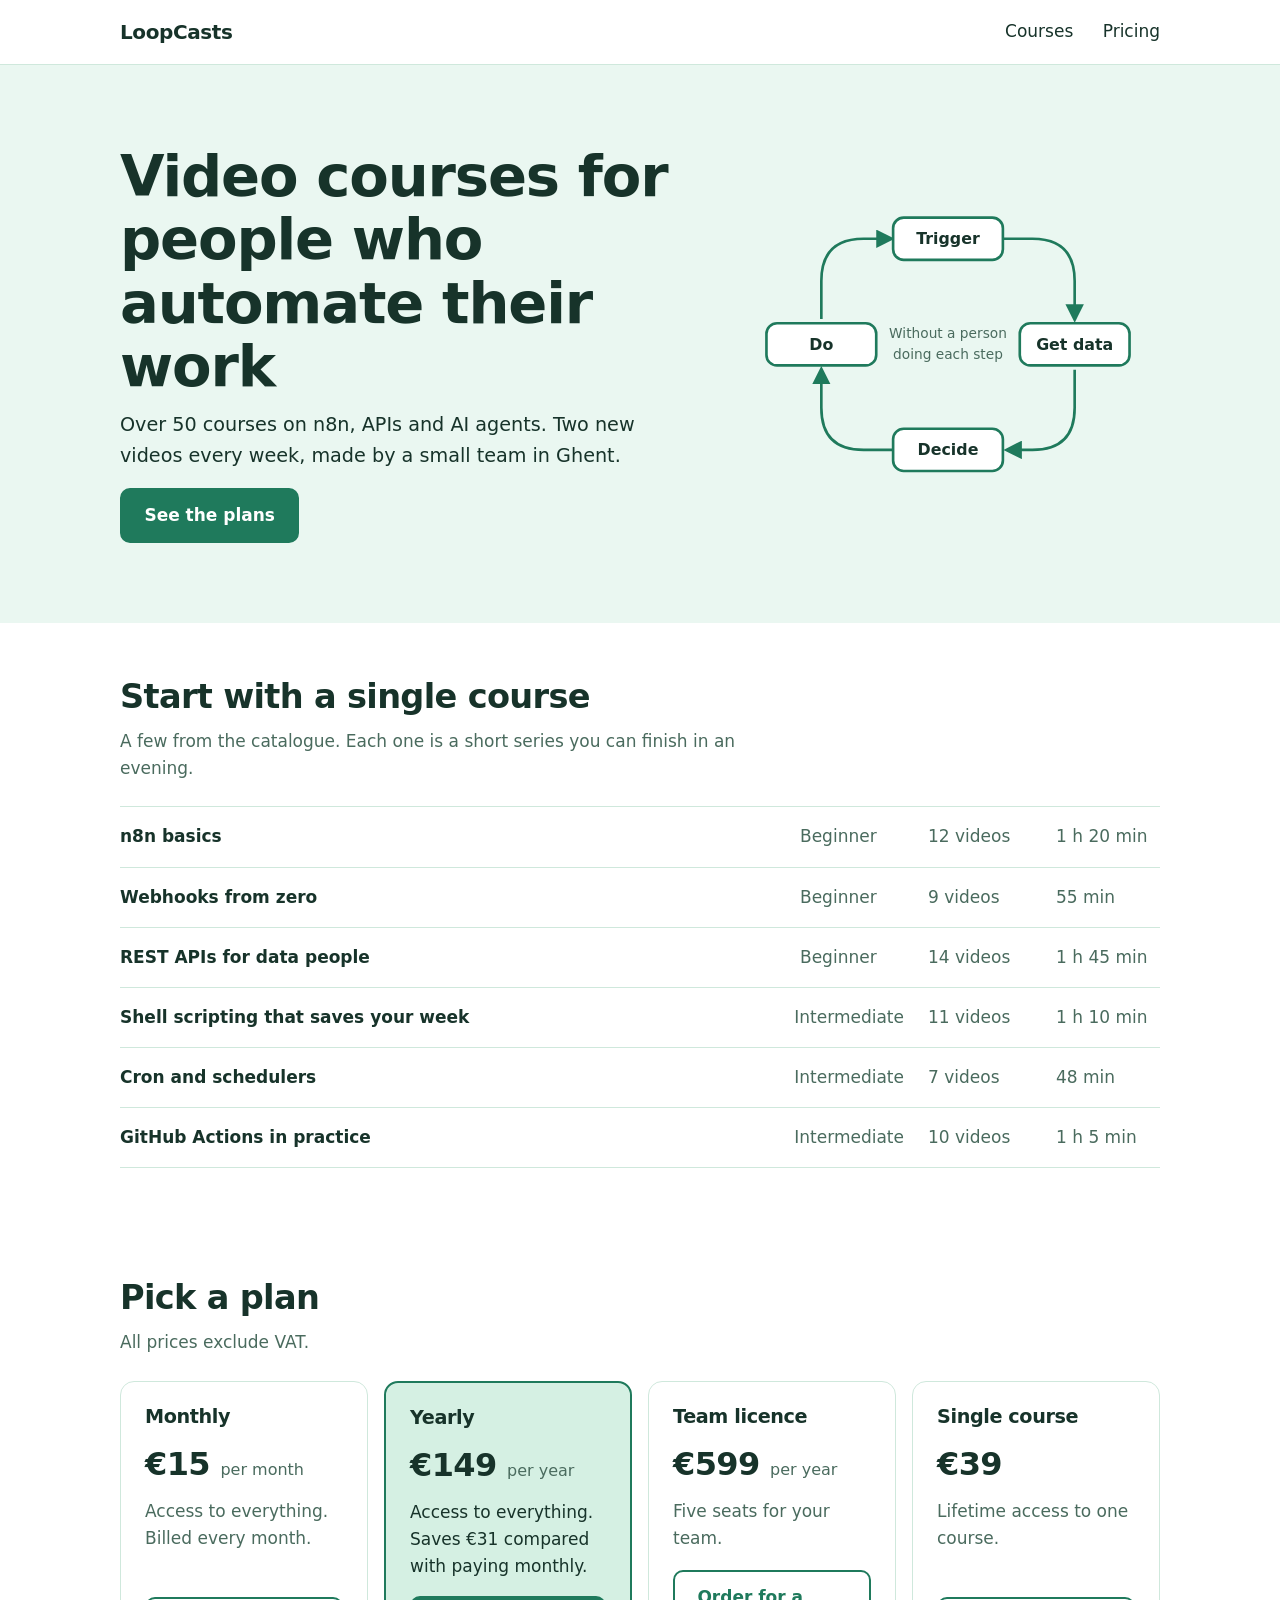
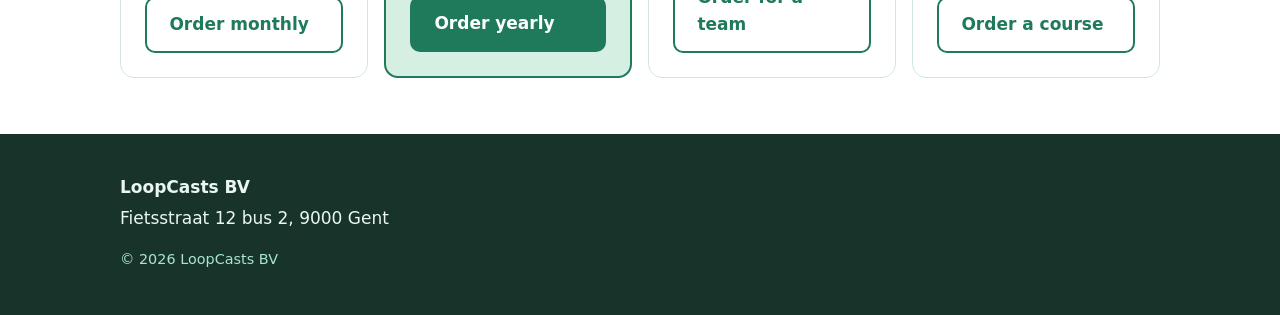
==== site/index.html @ 905c4093 "New site skeleton: home page and order form, DDEV config" ====
<!doctype html>
<html lang="en">
<head>
  <meta charset="utf-8">
  <meta name="viewport" content="width=device-width, initial-scale=1">
  <title>LoopCasts: video courses on workflow automation</title>
  <meta name="description" content="Video courses on n8n, APIs and AI agents. Two new videos every week.">
  <link rel="stylesheet" href="style.css">
</head>
<body>
  <a class="skip" href="#main">Skip to content</a>

  <header class="bar">
    <div class="wrap bar-inner">
      <a class="brand" href="index.html">LoopCasts</a>
      <nav aria-label="Main">
        <a href="#courses">Courses</a>
        <a href="#pricing">Pricing</a>
      </nav>
    </div>
  </header>

  <main id="main">
    <section class="hero">
      <div class="wrap hero-grid">
        <div>
          <h1>Video courses for people who automate their work</h1>
          <p class="lead">Over 50 courses on n8n, APIs and AI agents. Two new videos every week, made by a small team in Ghent.</p>
          <a class="btn" href="#pricing">See the plans</a>
        </div>

        <svg class="loop" viewBox="0 0 360 300" role="img" aria-labelledby="loop-title">
          <title id="loop-title">The shape of every automation: trigger, get data, decide, do, then it repeats</title>
          <defs>
            <marker id="arrow" viewBox="0 0 10 10" refX="8" refY="5" markerWidth="7" markerHeight="7" orient="auto">
              <path d="M0 0 L10 5 L0 10 z" fill="currentColor"/>
            </marker>
          </defs>
          <g class="loop-lines" fill="none" stroke="currentColor" stroke-width="2.5" marker-end="url(#arrow)">
            <path d="M 232 50 H 260 Q 300 50 300 90 V 126"/>
            <path d="M 300 174 V 210 Q 300 250 260 250 H 236"/>
            <path d="M 128 250 H 100 Q 60 250 60 210 V 174"/>
            <path d="M 60 126 V 90 Q 60 50 100 50 H 126"/>
          </g>
          <g class="loop-nodes" font-size="15" font-weight="600" text-anchor="middle">
            <rect x="128" y="30" width="104" height="40" rx="10"/><text x="180" y="55">Trigger</text>
            <rect x="248" y="130" width="104" height="40" rx="10"/><text x="300" y="155">Get data</text>
            <rect x="128" y="230" width="104" height="40" rx="10"/><text x="180" y="255">Decide</text>
            <rect x="8" y="130" width="104" height="40" rx="10"/><text x="60" y="155">Do</text>
          </g>
          <g class="loop-note" font-size="13" text-anchor="middle">
            <text x="180" y="144">Without a person</text>
            <text x="180" y="164">doing each step</text>
          </g>
        </svg>
      </div>
    </section>

    <section id="courses" class="wrap section">
      <h2>Start with a single course</h2>
      <p class="sub">A few from the catalogue. Each one is a short series you can finish in an evening.</p>
      <ul class="courses">
        <li><span class="c-title">n8n basics</span><span>Beginner</span><span>12 videos</span><span>1 h 20 min</span></li>
        <li><span class="c-title">Webhooks from zero</span><span>Beginner</span><span>9 videos</span><span>55 min</span></li>
        <li><span class="c-title">REST APIs for data people</span><span>Beginner</span><span>14 videos</span><span>1 h 45 min</span></li>
        <li><span class="c-title">Shell scripting that saves your week</span><span>Intermediate</span><span>11 videos</span><span>1 h 10 min</span></li>
        <li><span class="c-title">Cron and schedulers</span><span>Intermediate</span><span>7 videos</span><span>48 min</span></li>
        <li><span class="c-title">GitHub Actions in practice</span><span>Intermediate</span><span>10 videos</span><span>1 h 5 min</span></li>
      </ul>
    </section>

    <section id="pricing" class="wrap section">
      <h2>Pick a plan</h2>
      <p class="sub">All prices exclude VAT.</p>
      <div class="plans">
        <article class="plan">
          <h3>Monthly</h3>
          <p class="price">&euro;15 <span>per month</span></p>
          <p>Access to everything. Billed every month.</p>
          <a class="btn btn-quiet" href="order.php?plan=monthly">Order monthly</a>
        </article>
        <article class="plan plan-main">
          <h3>Yearly</h3>
          <p class="price">&euro;149 <span>per year</span></p>
          <p>Access to everything. Saves &euro;31 compared with paying monthly.</p>
          <a class="btn" href="order.php?plan=yearly">Order yearly</a>
        </article>
        <article class="plan">
          <h3>Team licence</h3>
          <p class="price">&euro;599 <span>per year</span></p>
          <p>Five seats for your team.</p>
          <a class="btn btn-quiet" href="order.php?plan=team">Order for a team</a>
        </article>
        <article class="plan">
          <h3>Single course</h3>
          <p class="price">&euro;39</p>
          <p>Lifetime access to one course.</p>
          <a class="btn btn-quiet" href="order.php?plan=single">Order a course</a>
        </article>
      </div>
    </section>
  </main>

  <footer class="foot">
    <div class="wrap">
      <p><strong>LoopCasts BV</strong></p>
      <p>Fietsstraat 12 bus 2, 9000 Gent</p>
      <p class="fine">&copy; 2026 LoopCasts BV</p>
    </div>
  </footer>
</body>
</html>
---- site/style.css ----
/* LoopCasts: design tokens. Mint and white, dark green for anything you read or press. */
:root {
  --white: #ffffff;
  --mint-50: #eaf7f1;   /* soft surfaces */
  --mint-100: #d5f0e3;  /* highlighted surface */
  --mint-300: #a8e6cf;  /* decoration only, too light for text */
  --green: #1f7a5c;     /* buttons and links, about 5:1 on white */
  --green-dark: #17604a;
  --ink: #17332a;       /* body text */
  --muted: #4a6b5e;
  --line: #cfe8dc;
  --font: "Segoe UI Variable Text", "Segoe UI", "Avenir Next", "Helvetica Neue", system-ui, sans-serif;
}

*, *::before, *::after { box-sizing: border-box; }
html { scroll-behavior: smooth; }
body { margin: 0; font-family: var(--font); color: var(--ink); background: var(--white); line-height: 1.6; font-size: 1.0625rem; }
@media (prefers-reduced-motion: reduce) { html { scroll-behavior: auto; } * { transition: none !important; } }

a { color: var(--green); }
:focus-visible { outline: 3px solid var(--green); outline-offset: 3px; }
.wrap { max-width: 1080px; margin: 0 auto; padding-inline: 1.25rem; }
.skip { position: absolute; left: -999px; background: var(--ink); color: var(--white); padding: .5rem 1rem; }
.skip:focus { left: 1rem; top: 1rem; z-index: 10; }

h1, h2, h3 { line-height: 1.1; letter-spacing: -0.02em; margin: 0 0 .75rem; }
h1 { font-size: clamp(2.1rem, 5.5vw, 3.6rem); font-weight: 750; max-width: 18ch; }
h2 { font-size: clamp(1.6rem, 3.5vw, 2.1rem); font-weight: 700; }
h3 { font-size: 1.2rem; font-weight: 650; }
p { margin: 0 0 1rem; max-width: 62ch; }

/* header */
.bar { border-bottom: 1px solid var(--line); background: var(--white); }
.bar-inner { display: flex; justify-content: space-between; align-items: center; padding-block: 1rem; }
.brand { font-weight: 800; font-size: 1.25rem; letter-spacing: -0.02em; color: var(--ink); text-decoration: none; }
nav a { margin-left: 1.5rem; color: var(--ink); text-decoration: none; font-weight: 500; }
nav a:hover { color: var(--green); text-decoration: underline; text-underline-offset: 4px; }

/* hero */
.hero { background: var(--mint-50); }
.hero-grid { display: grid; gap: 2.5rem; align-items: center; padding-block: 3.5rem; }
.lead { font-size: 1.2rem; color: var(--ink); }
.loop { width: 100%; max-width: 380px; color: var(--green); justify-self: center; }
.loop-nodes rect { fill: var(--white); stroke: var(--green); stroke-width: 2.5; }
.loop-nodes text { fill: var(--ink); }
.loop-note text { fill: var(--muted); }
@media (min-width: 820px) {
  .hero-grid { grid-template-columns: 1.15fr .85fr; padding-block: 5rem; }
}

/* buttons */
.btn { display: inline-block; padding: .75rem 1.4rem; border-radius: 10px; background: var(--green); color: var(--white); font-weight: 650; text-decoration: none; border: 2px solid var(--green); transition: background .15s; }
.btn:hover { background: var(--green-dark); border-color: var(--green-dark); }
.btn-quiet { background: transparent; color: var(--green); }
.btn-quiet:hover { background: var(--mint-50); color: var(--green-dark); }

/* sections */
.section { padding-block: 3.5rem; }
.sub { color: var(--muted); }

/* course list: rows, not cards, because it is a catalogue */
.courses { list-style: none; margin: 1.5rem 0 0; padding: 0; border-top: 1px solid var(--line); }
.courses li { display: flex; flex-wrap: wrap; gap: .25rem 1.5rem; padding: 1rem 0; border-bottom: 1px solid var(--line); color: var(--muted); }
.c-title { flex: 1 1 18rem; color: var(--ink); font-weight: 600; }
.courses li span:not(.c-title) { min-width: 6.5rem; }

/* plans */
.plans { display: grid; gap: 1rem; grid-template-columns: repeat(auto-fit, minmax(210px, 1fr)); margin-top: 1.5rem; }
.plan { display: flex; flex-direction: column; border: 1px solid var(--line); border-radius: 14px; padding: 1.5rem; }
.plan p:not(.price) { color: var(--muted); flex: 1; }
.plan-main { background: var(--mint-100); border: 2px solid var(--green); }
.plan-main p:not(.price) { color: var(--ink); }
.price { font-size: 2rem; font-weight: 750; letter-spacing: -0.02em; margin-bottom: .5rem; }
.price span { font-size: 1rem; font-weight: 500; color: var(--muted); letter-spacing: 0; }

/* footer */
.foot { background: var(--ink); color: var(--mint-50); padding-block: 2.5rem; }
.foot p { margin-bottom: .25rem; }
.foot .fine { color: var(--mint-300); font-size: .9rem; margin-top: 1rem; }

@media (max-width: 520px) {
  .courses li { gap: .25rem 1rem; }
  .courses li span:not(.c-title) { min-width: 0; }
}

/* order page */
.narrow { max-width: 680px; }
.h1-small { font-size: clamp(1.8rem, 4vw, 2.4rem); max-width: none; }
.form { display: grid; gap: 1.25rem; margin-top: 1.5rem; }
.form[hidden] { display: none; }
.form .form { margin-top: 0; }
.field label, .check label { display: block; font-weight: 600; margin-bottom: .35rem; }
.check label { margin: 0; }
.field input, .field select { width: 100%; padding: .7rem .85rem; font: inherit; color: var(--ink); background: var(--white); border: 1.5px solid #5d8a79; border-radius: 10px; }
.field input[aria-invalid="true"], .field select[aria-invalid="true"] { border-color: #b3261e; border-width: 2px; }
.hint { color: var(--muted); font-size: .95rem; margin: .35rem 0 0; }
.field-error { color: #9b1c14; font-weight: 600; margin: .35rem 0 0; }
.check { display: flex; gap: .6rem; align-items: center; }
.check input { width: 1.2rem; height: 1.2rem; accent-color: var(--green); }
.notice { background: var(--mint-50); border-left: 4px solid var(--green); padding: .9rem 1.1rem; border-radius: 0 10px 10px 0; }
.summary { border: 2px solid var(--green); background: var(--mint-100); border-radius: 14px; padding: 1.25rem 1.5rem; margin: 1.5rem 0; }
.summary h2 { font-size: 1.3rem; }
.facts { display: grid; grid-template-columns: max-content 1fr; gap: .4rem 1.5rem; margin: 0; }
.facts dt { color: var(--muted); }
.facts dd { margin: 0; font-weight: 600; }
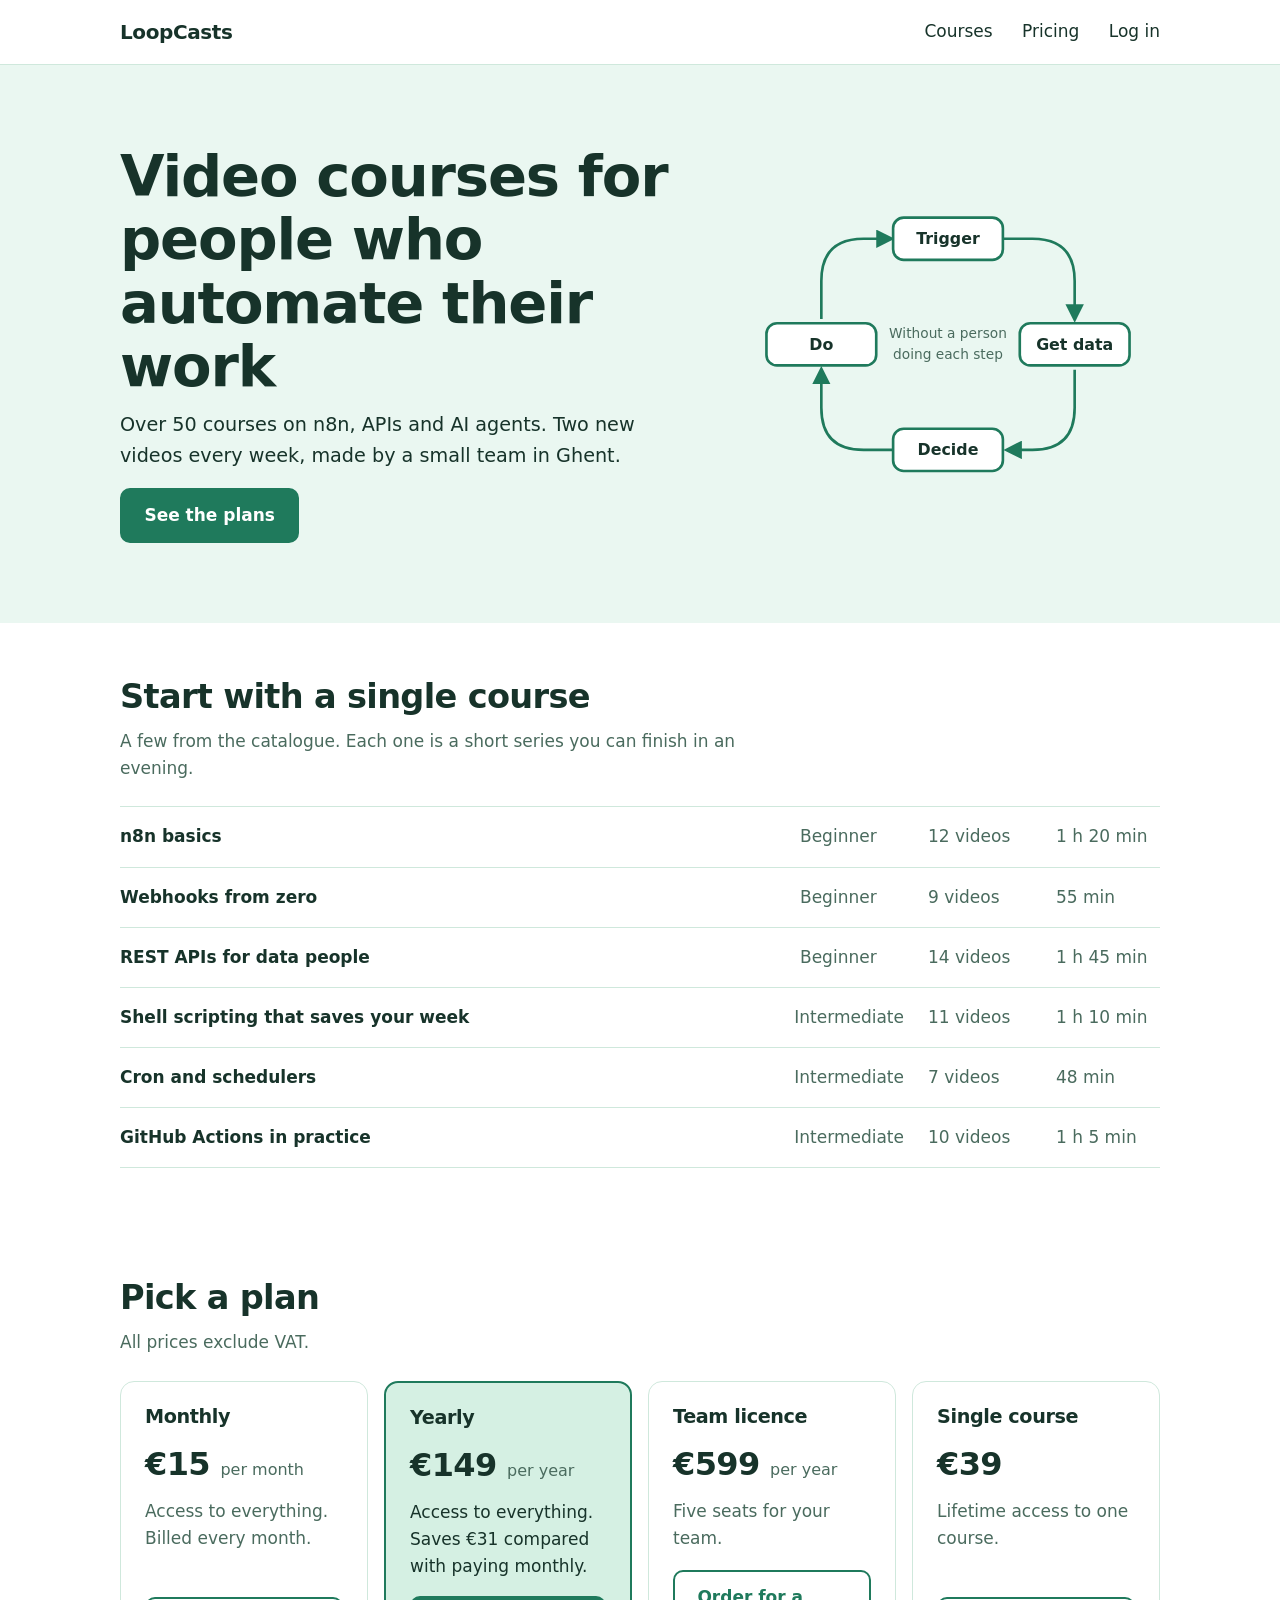
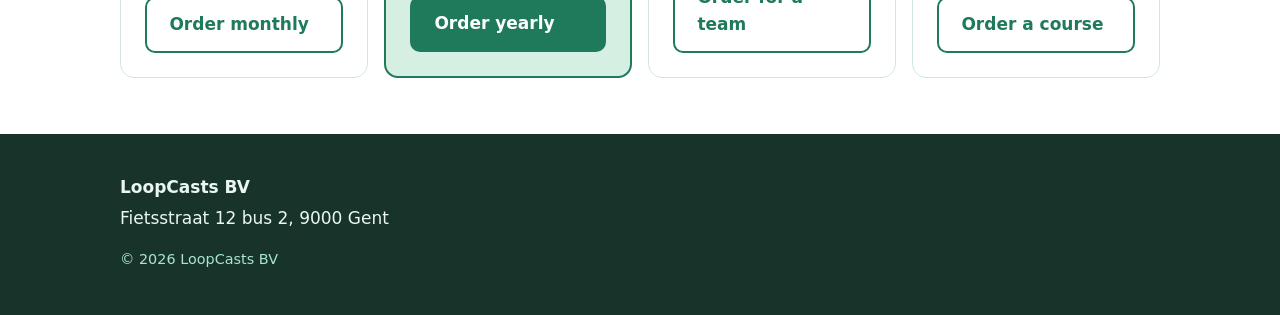
==== commit c4763586: "Members area: login, set and reset password, access API" ====
--- a/site/index.html
+++ b/site/index.html
@@ -16,6 +16,7 @@
       <nav aria-label="Main">
         <a href="#courses">Courses</a>
         <a href="#pricing">Pricing</a>
+        <a href="/members/">Log in</a>
       </nav>
     </div>
   </header>
--- a/site/style.css
+++ b/site/style.css
@@ -102,4 +102,6 @@
 .summary h2 { font-size: 1.3rem; }
 .facts { display: grid; grid-template-columns: max-content 1fr; gap: .4rem 1.5rem; margin: 0; }
 .facts dt { color: var(--muted); }
-.facts dd { margin: 0; font-weight: 600; }+.facts dd { margin: 0; font-weight: 600; }
+.actions { display: flex; flex-wrap: wrap; gap: .75rem; }
+.notice { margin-bottom: 1.25rem; }
